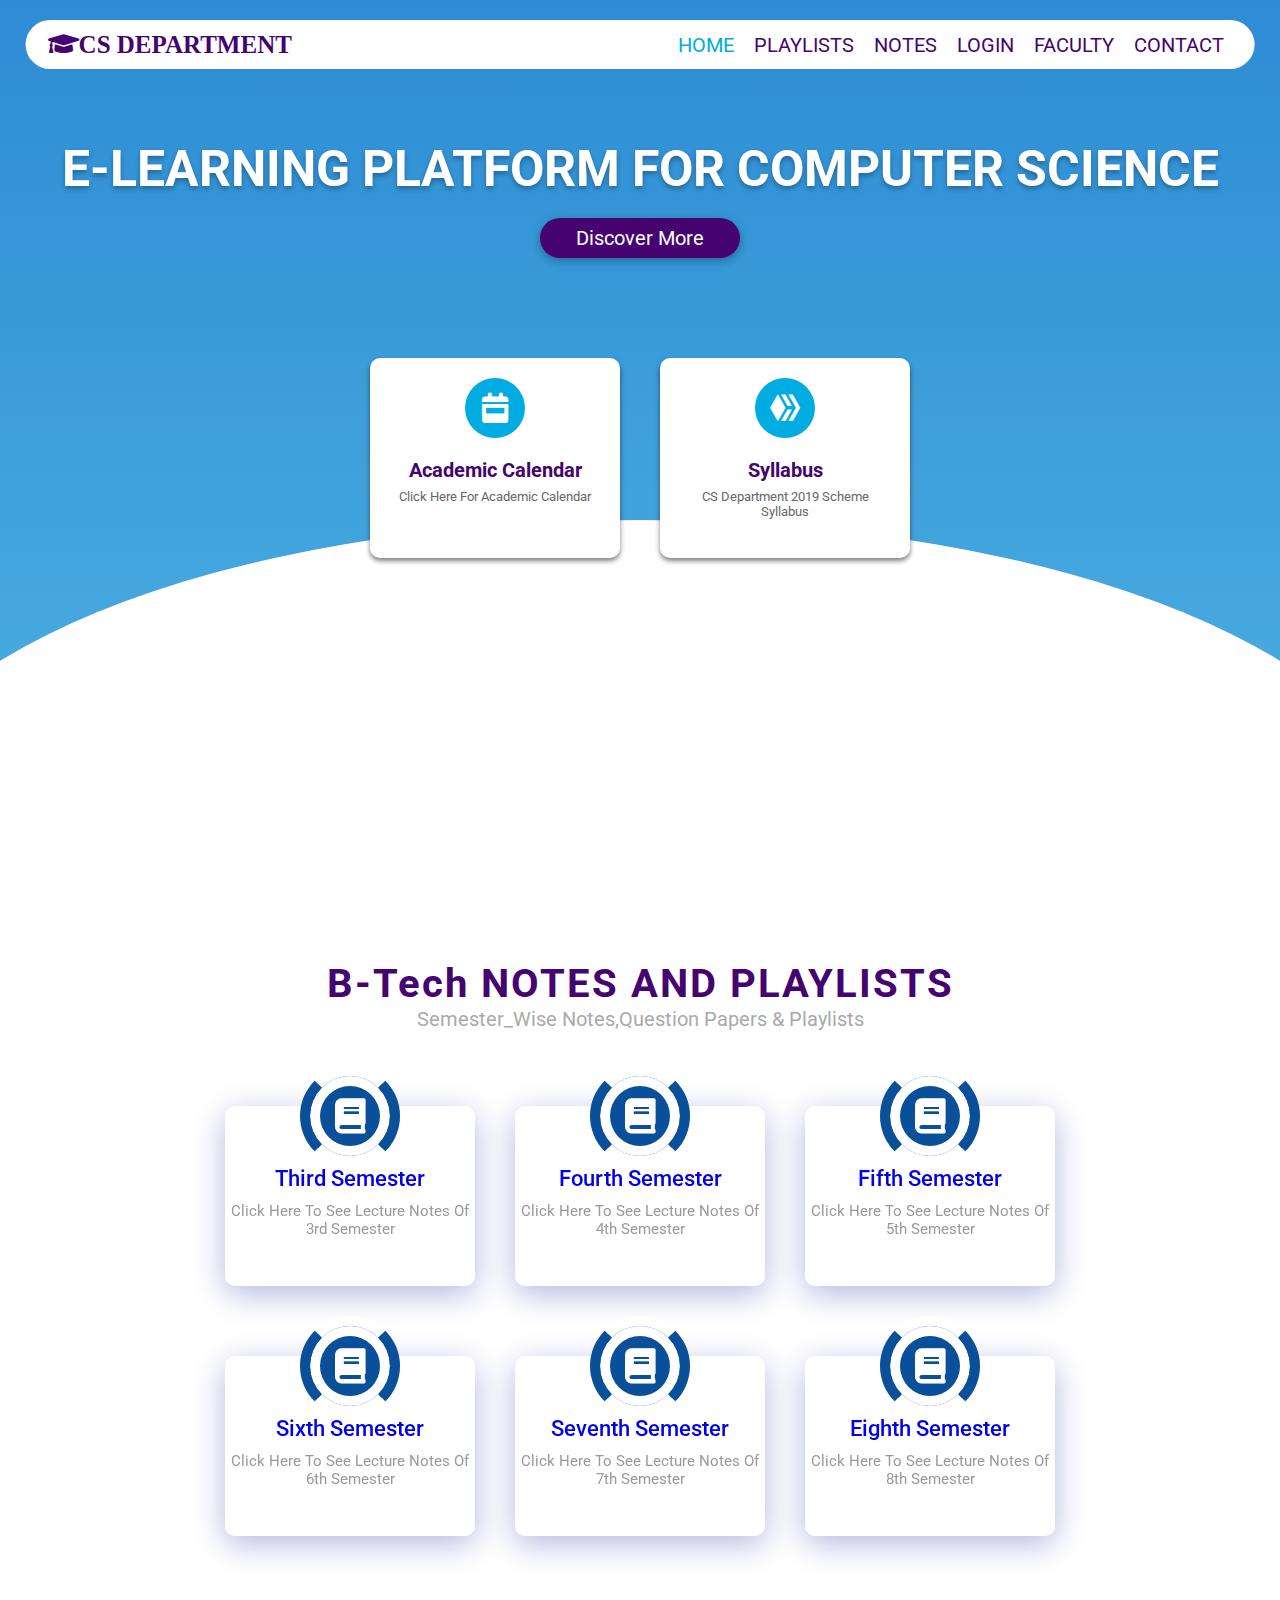
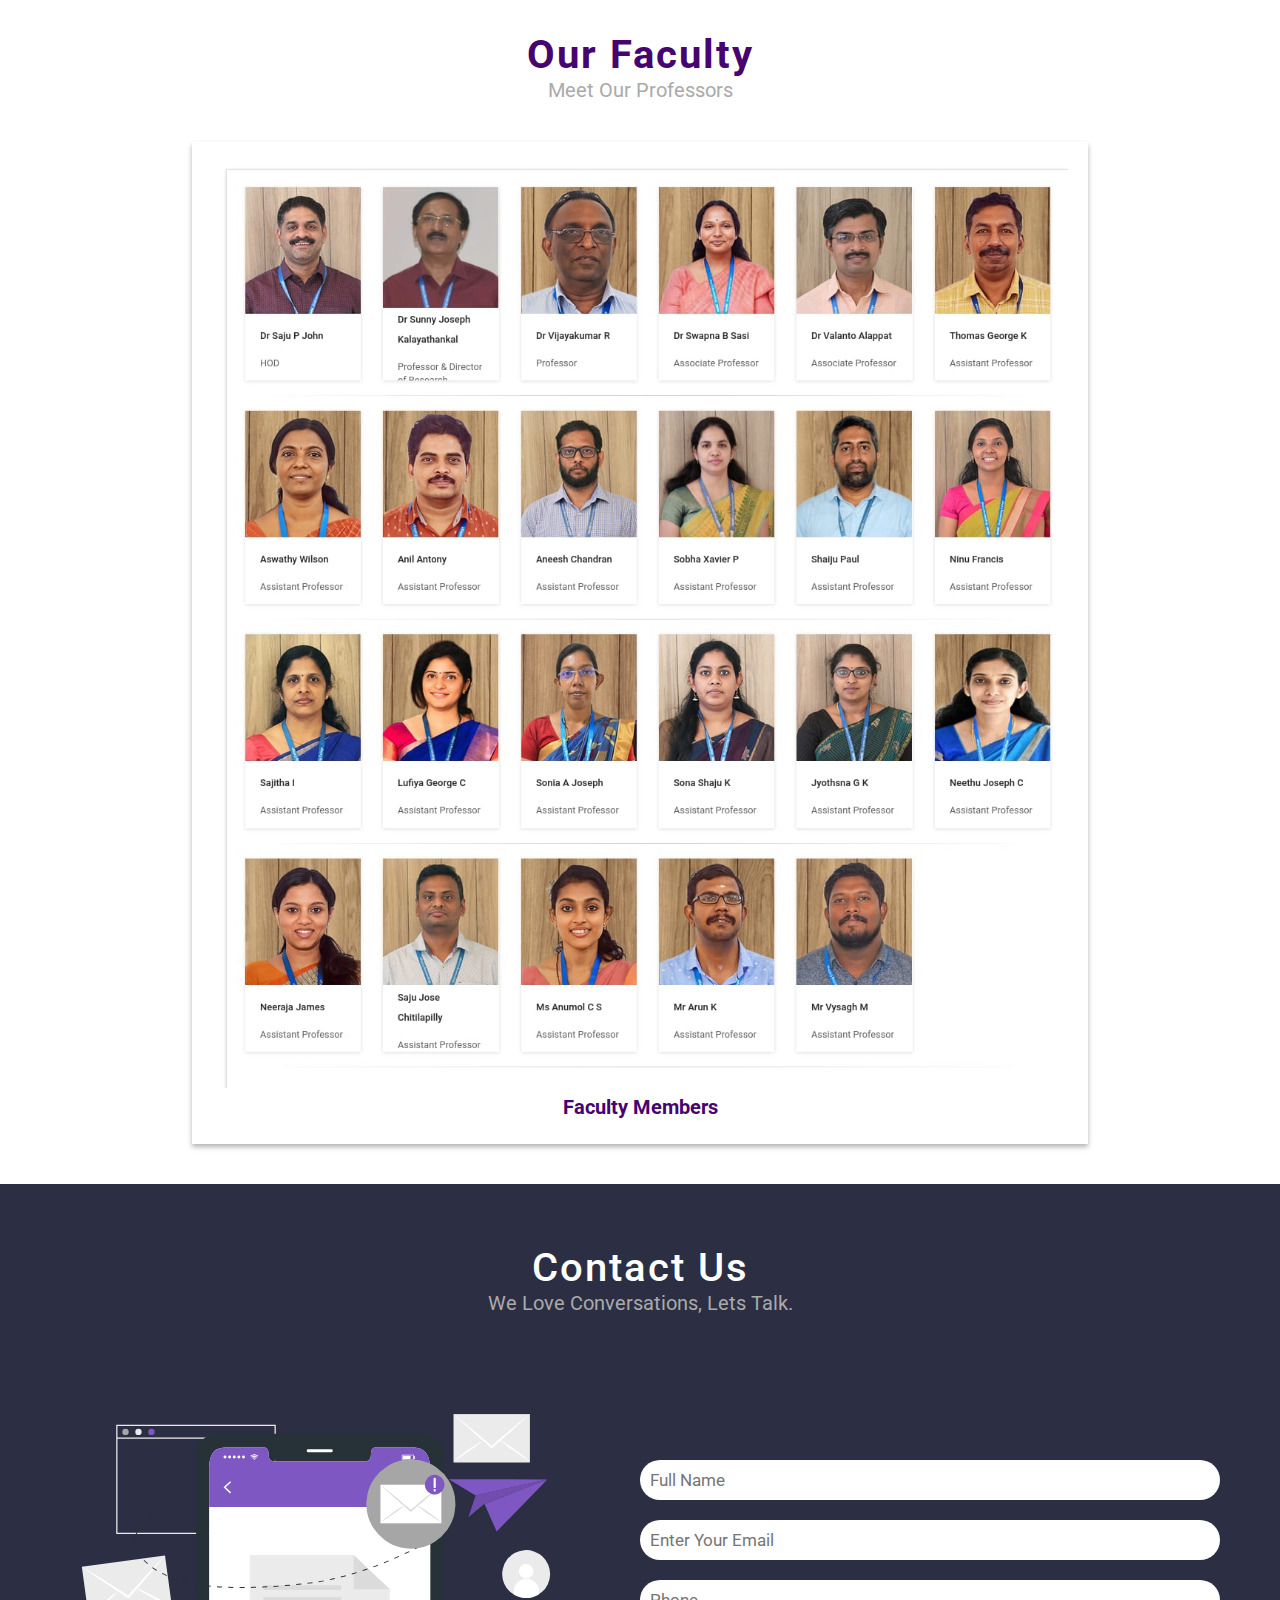
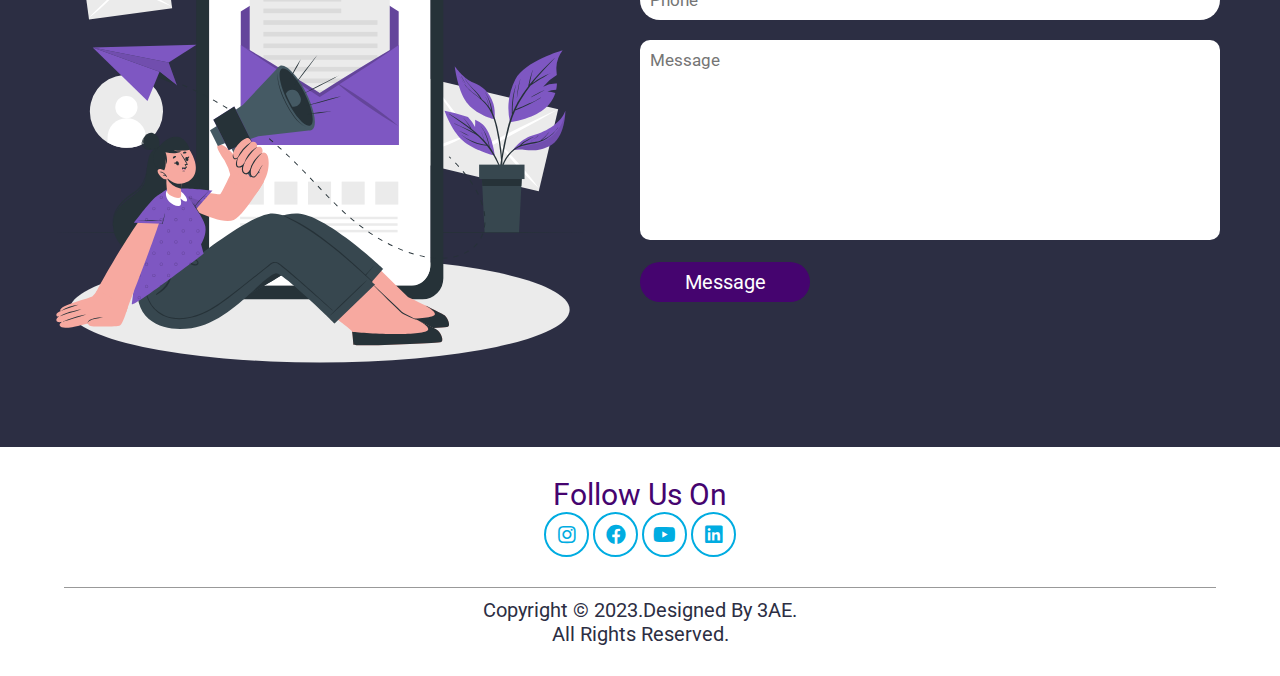
==== index.html @ 8ea88a33 "Add files via upload" ====
<!DOCTYPE html>
<html lang="en">

<head>
    <!-- Global site tag (gtag.js) - Google Analytics -->
<script async src="https://www.googletagmanager.com/gtag/js?id=G-EDXTTGLVKZ"></script>
<script>
  window.dataLayer = window.dataLayer || [];
  function gtag(){dataLayer.push(arguments);}
  gtag('js', new Date());

  gtag('config', 'G-EDXTTGLVKZ');
</script>
    <meta charset="UTF-8">
    <meta name="viewport" content="width=device-width, initial-scale=1.0">
    <title>E-Learning platform_JECC</title>

    <!-- font awesome cdn link  -->
    <link rel="stylesheet" href="https://cdnjs.cloudflare.com/ajax/libs/font-awesome/5.15.1/css/all.min.css">

    <!-- custom css file link  -->
    <link rel="stylesheet" href="style.css">

    <link rel="shortcut icon" href="favicon.ico" type="image/x-icon">
    <link rel="icon" href="favicon.ico" type="image/x-icon">
</head>

<body oncontextmenu="return false">


    <!-- header section starts  -->

    <header>

        <a href="#" class="logo"><i class="fas fa-graduation-cap">CS DEPARTMENT</i></a>


        <nav class="navbar">
            <ul>
                <li><a href="#home" >HOME</a></li>
                <li><a href="#Notes"> PLAYLISTS</a></li>
                <li><a href="#Notes"> NOTES</a></li>
                <li><a href="login.html">LOGIN</a></li>
                <li><a href="#teacher"> FACULTY</a></li>
                <li><a href="#contact">CONTACT</a></li>

            </ul>
        </nav>

        <div class="fas fa-bars"></div>

    </header>

    <!-- header section ends -->


    <!-- home section starts  -->

    <section class="home" id="home">

        <div class="content" id="slide-in-fwd-top">
            <h1>E-LEARNING PLATFORM FOR COMPUTER SCIENCE</h1>
            <p></p>
<!--             <a href="MTT/modal.html"><button>Endsem TT</button></a> -->
            <a href="https://www.jecc.ac.in/departments/computer_science_engineering"><button>Discover More</button></a>
        </div>
        <div class="box-container">

            <div class="box" id="roll-in-bottom">
                <i class="fas fa-calendar-week"></i>
                <a href="iframe.html" >
                    <h3 id="fc">Academic Calendar</h3>
                </a>
                <p>Click here for Academic Calendar</p>
            </div>

            <div class="box" id="roll-in-bottom">
                <i class="fab fa-hive"></i>
                <a href="iframesyllbus.html">
                    <h3 id="fc">Syllabus</h3>
                </a>
                <p>CS department 2019 scheme syllabus</p>
            </div>

        </div>

    </section>

    <!-- home section ends -->

   
    <section id="course" class="course">

        <h1 class="heading" id="Notes"><b>B-Tech NOTES AND PLAYLISTS</b></h1>
        <h3 class="title">Semester_Wise Notes,Question Papers & Playlists</h3>


        <div class="box-container">
            <div class="box">

                <i class="fas fa-book"></i>
                <h3><a href="sem3\sem3.html">Third Semester</a></h3>
                <p>Click here to see Lecture Notes of 3rd Semester</p>
            </div>
            <div class="box">
                <i class="fas fa-book"></i>
                <h3><a href="sem4\sem4.html">Fourth Semester</a></h3>
                <p>Click here to see Lecture Notes of 4th Semester</p>
            </div>
            <div class="box">
                <i class="fas fa-book"></i>
                <h3><a href="sem5\sem5.html">Fifth Semester</a></h3>
                <p>Click here to see Lecture Notes of 5th Semester</p>
            </div>
            <div class="box">
                <i class="fas fa-book"></i>
                <h3><a href="sem6\sem6.html">Sixth Semester</a></h3>
                <p>Click here to see Lecture Notes of 6th Semester</p>
            </div>
            <div class="box">
                <i class="fas fa-book"></i>
                <h3><a href="sem7\sem7.html">Seventh Semester</a></h3>
                <p>Click here to see Lecture Notes of 7th Semester</p>
            </div>
            <div class="box">
                <i class="fas fa-book"></i>
                <h3><a href="sem8\sem8.html">Eighth Semester</a></h3>
                <p>Click here to see Lecture Notes of 8th Semester</p>
            </div>

        </div>

    </section>

<section id="notes"



    <!-- TT N Notes section ends -->

    <!-- teacher section starts  -->

    <section id="teacher" class="teacher">

        <h1 class="heading"><b>Our faculty</b></h1>
        <h3 class="title">meet our professors</h3>

        <div class="card-container">



            <div class="card">
                <img src="faculty .jpg" alt="">

                <h3>Faculty Members</h3>
            </div>

        </div>


    </section>
    
    <!-- teacher section ends -->


    <section class="contact" id="contact">

        <h1 class="heading" id="con">contact us</h1>
        <h3 class="title">we love Conversations, lets talk.</h3>

        <div class="row">

            <div class="image">
                <img src="contact us.svg" alt="Contact us">
            </div>

            <div class="form-container">
                <form action="" method="POST" onsubmit="return false">
                    <input type="text" placeholder="full name" name="name">
                    <input type="email" autocorrect="off" autocapitalize="none" placeholder="enter your email"
                        name="email">
                    <input type="number" placeholder="phone" name="phone">
                    <textarea name="message" id="" cols="30" rows="10" placeholder="message"></textarea>
                    <input type="submit" value="message" id="message">
                </form>
            </div>

        </div>

    </section>

    <!-- contact section ends -->

    <section class="footer">

        <div class="icons">
            <p id="in">Follow us on</p>
            <a href="https://www.instagram.com/jyothiengineeringcollege/?hl=en" target="blank"
                class="fab fa-instagram"></a>
                <a href="https://www.facebook.com/jecc.ac.in/" target="blank"
                class="fab fa-facebook"></a>
                <a href="https://www.youtube.com/@JyothiEngineeringCollege" target="blank"
                class="fab fa-youtube"></a>
                <a href="https://www.linkedin.com/school/jyothi-engineering-college-cheruthuruthy/" target="blank"
                class="fab fa-linkedin"></a>
        </div>

        <div class="credit">copyright &copy 2023.Designed by 3AE.<BR> all rights reserved.</div>

    </section>
     <script src="https://cdnjs.cloudflare.com/ajax/libs/jquery/3.5.1/jquery.min.js"></script>

    <!-- custom js file link  -->
    <script src="main.js"></script>
    <script src="email.js"></script>

</body>

</html>
---- style.css ----
@import url('https://fonts.googleapis.com/css2?family=Roboto:ital,wght@0,100;0,300;0,400;0,500;1,300;1,400;1,500&display=swap');

:root {
  --pink: #45046F;
  --violet: #00ACE1;
  --shadow: #34b1eb;
  --text: #0a4f99;
  
}


* {
  font-family: 'Roboto', sans-serif;
  text-transform: capitalize;
  text-decoration: none;
  outline: none;
  margin: 0;
  padding: 0;
  box-sizing: border-box;
}

*::selection {
  background: var(--pink);
  color: #fff;
}

html {
  font-size: 62.5%;
  overflow-x: hidden;
}

#in {
  font-size: 30px;
  color: #45046F;

}

.heading {
  font-size: 4rem;
  color: var(--pink);
  text-align: center;
  padding: 0 1rem;
  padding-top: 6rem;
  letter-spacing: .2rem;
  font-weight: 500;
}

.title {
  padding: 0 1rem;
  font-size: 2rem;
  text-align: center;
  font-weight: 400;
  color: #aaa;
}
table{
  border-spacing: 0;
  padding: 0;
}
header {
  width: 96%;
  background:white;
  position:fixed;
  top: 2rem;
  left: 50%;
  transform: translateX(-50%);
  border-radius: 5rem;
  display: flex;
  align-items: center;
  justify-content: space-between;
  padding: 1rem 2rem;
  z-index: 1000;
  transition: .2s;
}

.header-active {
  top: 0;
  width: 100%;
  border-radius: 0;
  box-shadow: 0 .1rem .3rem rgba(0, 0, 0, .3);
}

header .navbar ul {
  display: flex;
  align-items: center;
  justify-content: space-between;
  list-style: none;
}

header .navbar ul li {
  margin: 0 1rem;
}

header .navbar ul li a {
  font-size: 2rem;
  color: var(--pink);
  transition: .2s;
}

header .navbar ul li .active,
header .navbar ul li a:hover {
  color: var(--violet);
}

header .logo {
  font-size: 2.5rem;
  color: var(--violet);
  text-transform: uppercase;
  font-family: 'Bubbler One', sans-serif;
}

header .logo i {
  color: var(--pink);
  padding: 0 .2rem;
}

header .fa-bars {
  font-size: 3rem;
  color: var(--pink);
  cursor: pointer;
  display: none;
  transition: .2s;
}
.navbar li a:hover{
  font-size:  23px;

}
#fc:hover{
  font-size: 22px;
}
.home {
  min-height: 100vh;
  background: linear-gradient( #2D8CD4,#50B4E2);
  background-size: cover;
  background-position: center;
  background-attachment: fixed;
  z-index: 0;
  overflow: hidden;
  position: relative;
}

.home .content {
  display: flex;
  align-items: center;
  justify-content: center;
  flex-flow: column;
  padding-top: 14rem;
  padding-bottom: 8rem;
  text-align: center;
}

.home .content h1 {
  font-size: 5rem;
  color: #fff;
  padding: 0 1rem;
  text-shadow: 0 .3rem .5rem rgba(0, 0, 0, .3);
  text-transform: uppercase;
}

.home .content p {
  font-size: 2rem;
  color: #eee;
  padding: 1rem 25rem;
}

.home .content button {
  height: 4rem;
  width: 20rem;
  border-radius: 5rem;
  background: var(--pink);
  color: #fff;
  font-size: 2rem;
  cursor: pointer;
  transition: .2s;
  border: none;
  box-shadow: 0 .3rem 1rem rgba(0, 0, 0, .3);
}

.home .content button:hover {
  letter-spacing: .2rem;
}

.home .box-container {
  display: flex;
  justify-content: center;
  flex-wrap: wrap;
}
.home .box-container {
	-webkit-animation: slide-in-elliptic-top-fwd 0.7s cubic-bezier(0.250, 0.460, 0.450, 0.940) both;
	        animation: slide-in-elliptic-top-fwd 0.7s cubic-bezier(0.250, 0.460, 0.450, 0.940) both;
}
@-webkit-keyframes slide-in-elliptic-top-fwd {
  0% {
    -webkit-transform: translateY(-600px) rotateX(-30deg) scale(0);
            transform: translateY(-600px) rotateX(-30deg) scale(0);
    -webkit-transform-origin: 50% 100%;
            transform-origin: 50% 100%;
    opacity: 0;
  }
  100% {
    -webkit-transform: translateY(0) rotateX(0) scale(1);
            transform: translateY(0) rotateX(0) scale(1);
    -webkit-transform-origin: 50% 1400px;
            transform-origin: 50% 1400px;
    opacity: 1;
  }
}
@keyframes slide-in-elliptic-top-fwd {
  0% {
    -webkit-transform: translateY(-600px) rotateX(-30deg) scale(0);
            transform: translateY(-600px) rotateX(-30deg) scale(0);
    -webkit-transform-origin: 50% 100%;
            transform-origin: 50% 100%;
    opacity: 0;
  }
  100% {
    -webkit-transform: translateY(0) rotateX(0) scale(1);
            transform: translateY(0) rotateX(0) scale(1);
    -webkit-transform-origin: 50% 1400px;
            transform-origin: 50% 1400px;
    opacity: 1;
  }
}

.home .box-container .box {
  height: 20rem;
  width: 25rem;
  background: #fff;
  text-align: center;
  border-radius: 1rem;
  box-shadow: 0 .3rem .5rem rgba(0, 0, 0, .5);
  margin: 2rem;
  cursor: pointer;
}

.home .box-container .box i {
  height: 6rem;
  width: 6rem;
  line-height: 6rem;
  text-align: center;
  border-radius: 50%;
  color: #fff;
  background: var(--violet);
  font-size: 3rem;
  margin: 2rem 0;
  transition: .2s;
}

.home .box-container .box h3 {
  font-size: 2rem;
  color: var(--pink);
  transition: .2s;
}

.home .box-container .box p {
  font-size: 1.3rem;
  padding: .7rem 2rem;
  color: #666;
}

.home .box-container .box:hover i {
  background: var(--pink);
}

.home .box-container .box:hover h3 {
  color: var(--violet);
}

.home::before {
  content: '';
  position: absolute;
  bottom: -25rem;
  left: 50%;
  transform: translateX(-50%);
  border-top: 70vh solid #fff;
  width: 120%;
  border-radius: 50%;
  z-index: -1;
}



.teacher {
  background:#fff;
}

.teacher .card-container {
  display: flex;
  align-items: center;
  justify-content: center;
  flex-wrap: wrap;
  padding: 2rem 0;
}

.teacher .card-container .card {
  padding: 2rem;
  margin: 2rem;
  background: #fff;
  text-align: center;
  width: 70%;
  box-shadow: 0 .3rem .5rem rgba(0, 0, 0, .3);
}

.teacher .card-container .card img {
  height: 50%;
  width: 100%;
  object-fit: cover;
  filter: grayscale(1%);
  transition: .2s;
}

.teacher .card-container .card:hover img {
  filter: grayscale(0);
}

.teacher .card-container .card h3 {
  color: var(--pink);
  font-size: 2rem;
  padding: .5rem 0;
}

.teacher .card-container .card p {
  font-size: 1.7rem;
  color: #666;
}

.teacher .card-container .card .icons a {
  font-size: 1.9rem;
  padding: 1.5rem .5rem;
  color: var(--pink);
}

.teacher .card-container .card .icons a:hover {
  color: var(--violet);
}

.course .box-container {
  width: 85%;
  display: flex;
  justify-content: center;
  margin: 0 auto;
  padding-top: 4rem;
  flex-wrap: wrap;
}

.course .box-container .box {
  height: 18rem;
  width: 25rem;
  margin: 3.5rem 2rem;
  text-align: center;
  border-radius: 1rem;
  background: rgba( 255, 255, 255, 0.35 );
  box-shadow: 0 8px 32px 0 #b4b7e0;
  backdrop-filter: blur( 20.0px );
}
.box1{
  width: 95%;
  flex-wrap: wrap;
  display: grid;
  padding: 100px;
  background-color:ghostwhite;
  grid-template-columns: 1fr 1fr;
  grid-gap: 25px;
  margin: 30px;

}

.course .box-container .box:hover{
  
    -webkit-animation: slide-top 0.5s cubic-bezier(0.250, 0.460, 0.450, 0.940) both;
            animation: slide-top 0.5s cubic-bezier(0.250, 0.460, 0.450, 0.940) both;
  
}
@-webkit-keyframes slide-top {
  0% {
    -webkit-transform: translateY(0);
            transform: translateY(0);
  }
  100% {
    -webkit-transform: translateY(-20px);
            transform: translateY(-20px);
  }
}
@keyframes slide-top {
  0% {
    -webkit-transform: translateY(0);
            transform: translateY(0);
  }
  100% {
    -webkit-transform: translateY(-20px);
            transform: translateY(-20px);
  }
}


.course .box-container .box i {
  height: 10rem;
  width: 10rem;
  line-height: 8rem;
  text-align: center;
  color: #fff;
  border-radius: 50%;
  background: var(--text);
  margin-top: -4rem;
  border: 1rem solid #fff;
  border-left: 1rem solid var(--text);
  border-right: 1rem solid var(--text);
  box-shadow: 0 0 0 1rem #fff inset;
  font-size: 3.5rem;
}

.course .box-container .box h3 {
  font-size: 2.2rem;
  color: var(--text);
  font-weight: 500;
  font-family: 'Yomogi', cursive;
}

.course .box-container .box p {
  font-size: 1.5rem;
  color: #999;
  padding: 1rem 0;
}



.contact {
  background: #2C2E43;
}

.contact .row {
  display: flex;
  align-items: center;
  justify-content: center;
  padding: 5rem 0;
}

#con {
  color: #fff;
}

.contact .row .image img {
  width: 50vw;
  height: 70vh;
}

.contact .row .form-container {
  width: 50%;
  padding-right: 6rem;
}

.contact .row .form-container input,
textarea {
  height: 4rem;
  width: 100%;
  background: #fff;
  border: none;
  border-radius: 5rem;
  padding: 0 1rem;
  margin: 1rem 0;
  color: var(--pink);
  font-size: 1.7rem;
  transition: .2s linear;
}

.contact .row .form-container input:focus,
textarea:focus {
  border: .2rem solid var(--pink);
}

.contact .row .form-container textarea {
  height: 20rem;
  border-radius: 1rem;
  padding: 1rem;
  resize: none;
}

.contact .row .form-container input[type="submit"] {
  width: 17rem;
  background: var(--pink);
  color: #fff;
  cursor: pointer;
  font-size: 2rem;
  transition: .2s;
}

.contact .row .form-container input[type="submit"]:hover {
  font-size: large;
  border: .2rem solid var(--pink);
}

.footer {
  text-align: center;
}

.footer .icons {
  padding: 3rem 0;
}

.footer .icons a {
  height: 4.5rem;
  width: 4.5rem;
  line-height: 4.2rem;
  text-align: center;
  border-radius: 50%;
  color: var(--violet);
  border: .2rem solid var(--violet);
  font-size: 2rem;
  margin: 0 .1rem;
  transition: .2s linear;
}

.footer .icons a:hover {
  color: #fff;
  background: var(--pink);
  border-color: var(--pink);

}


.footer .credit {
  font-size: 2rem;
  border-top: .1rem solid #999;
  margin: 0 auto;
  margin-bottom: 2rem;
  color:#2C2E43;
  width: 90%;
  padding: 1rem 0;
}



header .fa-times {
  transform: rotate(180deg);
  color: var(--violet);
}

/* media queries  */

@media (max-width:768px) {

  html {
    font-size: 55%;
  }

  header .fa-bars {
    display: block;
  }

  header .navbar {
    position: fixed;
    top: -100rem;
    left: 0;
    width: 100%;
    background: #fff;
    border-radius: 1rem;
    opacity: 0;
    transition: .2s linear;
  }

  header .navbar ul {
    flex-flow: column;
    padding: 2rem 0;
  }

  header .navbar ul li {
    margin: 1rem 0;
    width: 100%;
    text-align: center;
  }

  header .navbar ul li a {
    font-size: 3rem;
    display: block;
  }

  header .nav-toggle {
    top: 5.5rem;
    opacity: 1;
  }

  .home .content p {
    padding: 1.5rem 2rem;
  }

  .home::before {
    display: none;
  }

  .course .box-container {
    width: 100%;
  }

  .contact .row {
    flex-flow: column;
  }

  .contact .row .image img {
    height: 50vh;
    width: 90vw;
  }

  .contact .row .form-container {
    width: 90%;
    padding: 0;
  }
}

#roll-in-bottom {
	-webkit-animation: roll-in-bottom 0.6s ease-out both;
	        animation: roll-in-bottom 0.6s ease-out both;
}
@-webkit-keyframes roll-in-bottom{0%{-webkit-transform:translateY(800px) rotate(540deg);transform:translateY(800px) rotate(540deg);opacity:0}100%{-webkit-transform:translateY(0) rotate(0deg);transform:translateY(0) rotate(0deg);opacity:1}}@keyframes roll-in-bottom{0%{-webkit-transform:translateY(800px) rotate(540deg);transform:translateY(800px) rotate(540deg);opacity:0}100%{-webkit-transform:translateY(0) rotate(0deg);transform:translateY(0) rotate(0deg);opacity:1}}
#slide-in-fwd-top {
	-webkit-animation: slide-in-fwd-top 0.4s cubic-bezier(0.250, 0.460, 0.450, 0.940) both;
	        animation: slide-in-fwd-top 0.4s cubic-bezier(0.250, 0.460, 0.450, 0.940) both;
}
@-webkit-keyframes slide-in-fwd-top{0%{-webkit-transform:translateZ(-1400px) translateY(-800px);transform:translateZ(-1400px) translateY(-800px);opacity:0}100%{-webkit-transform:translateZ(0) translateY(0);transform:translateZ(0) translateY(0);opacity:1}}@keyframes slide-in-fwd-top{0%{-webkit-transform:translateZ(-1400px) translateY(-800px);transform:translateZ(-1400px) translateY(-800px);opacity:0}100%{-webkit-transform:translateZ(0) translateY(0);transform:translateZ(0) translateY(0);opacity:1}}


@media (max-width:960px) {
  .hide-view-mob {
    display: none;
  }
}

@media (min-width:961px) {
  .hide-view-desktop {
    display: none;
  }
}
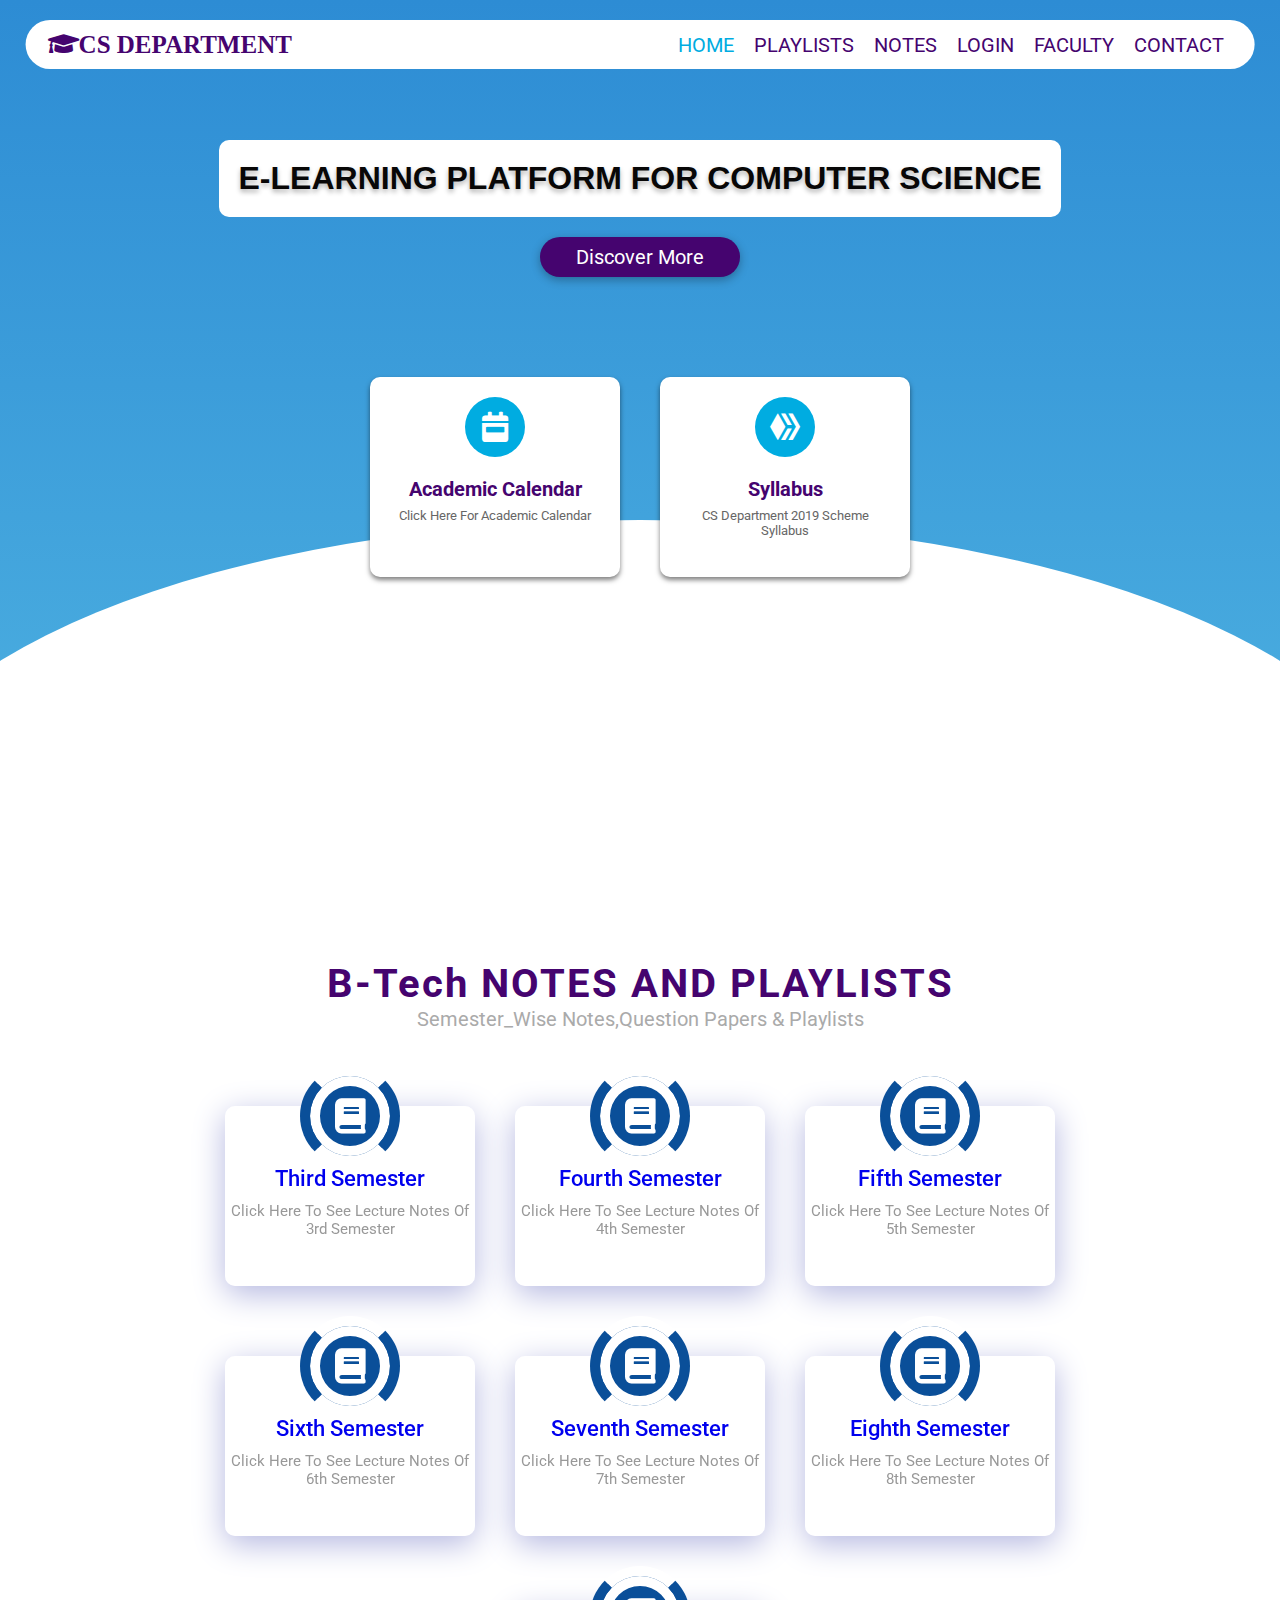
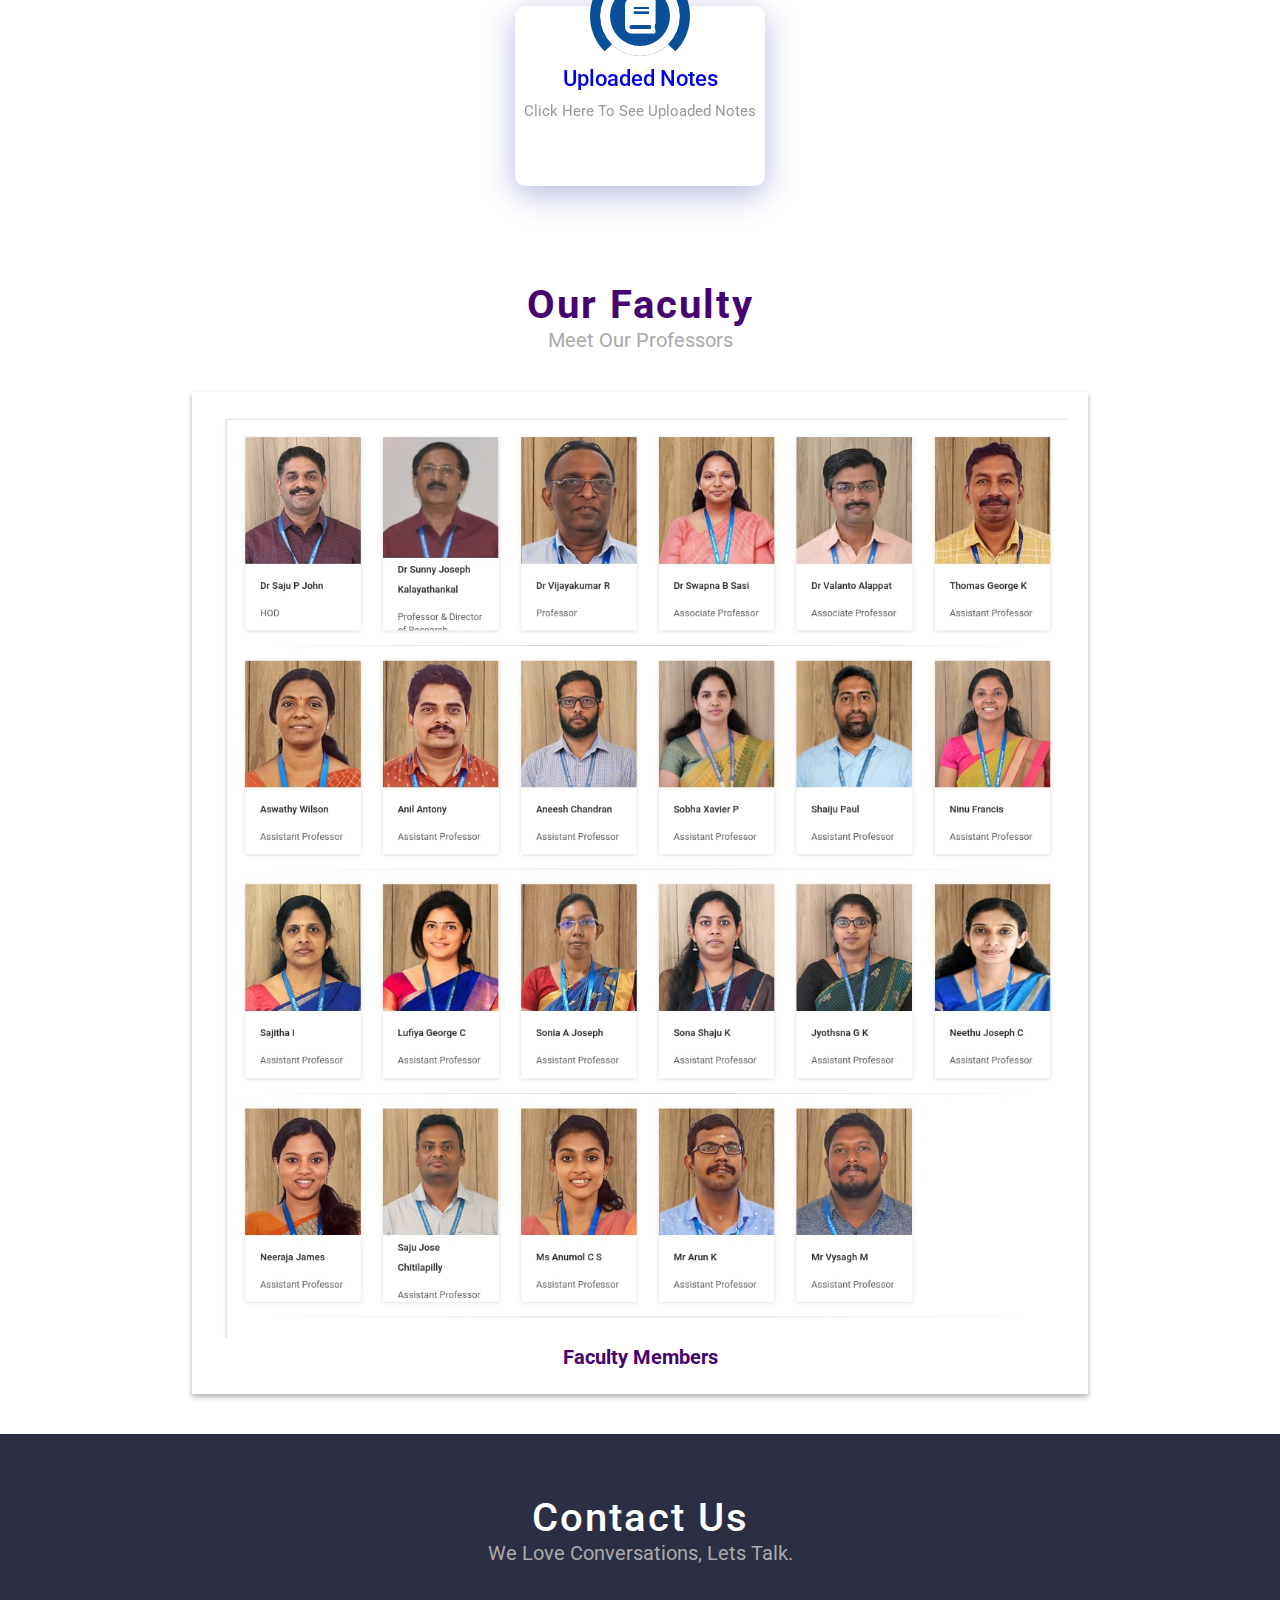
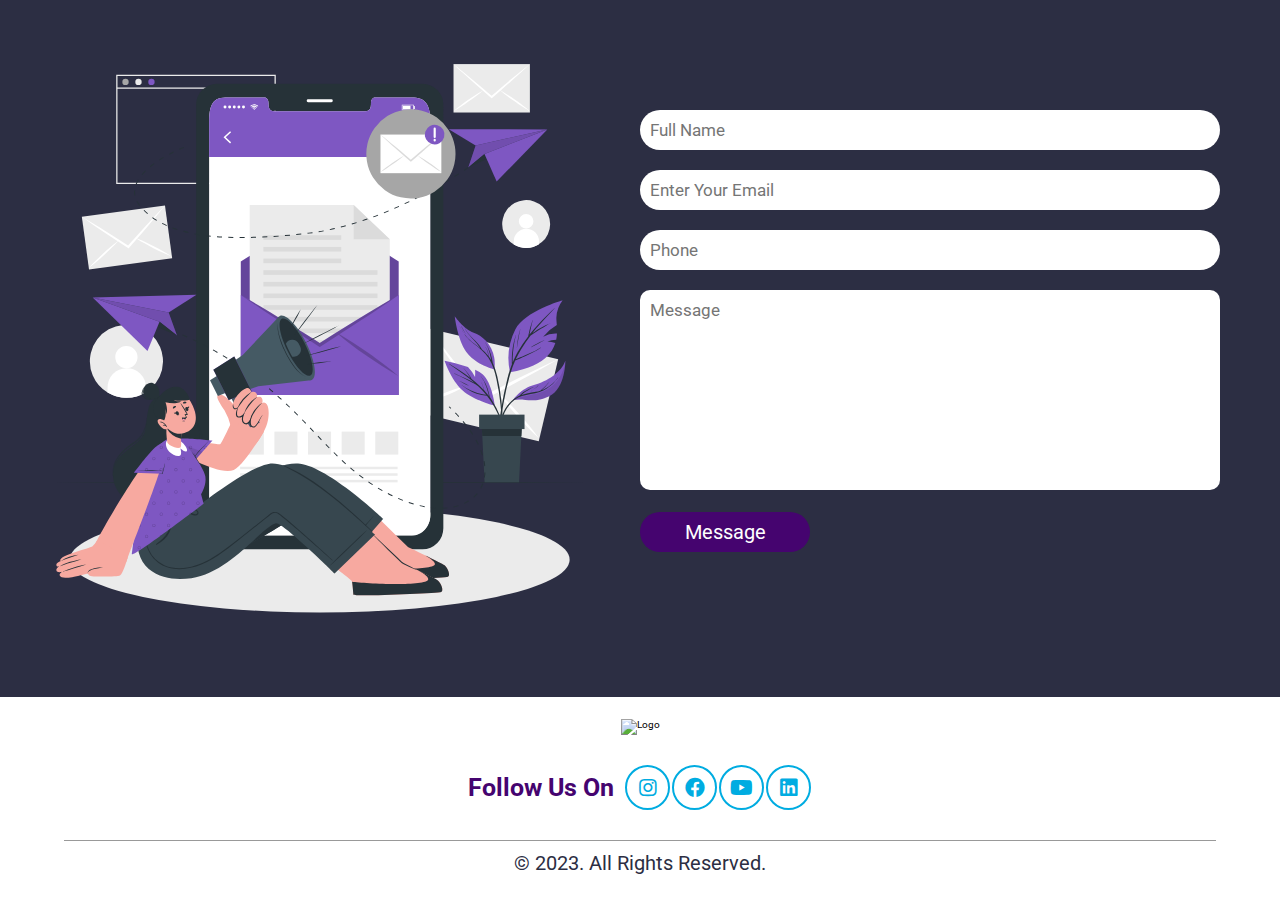
==== commit 058eea58: "Add files via upload" ====
--- a/index.html
+++ b/index.html
@@ -55,13 +55,27 @@
 
 
     <!-- home section starts  -->
+    <style>
+        #elearning-heading {
+          color: #080707; /* Set text color */
+          font-size: 32px; /* Set font size */
+          font-family: Arial, sans-serif; /* Set font family */
+          text-align: center; /* Center align the text */
+          padding: 20px; /* Add some padding around the heading */
+          background-color:white; /* Set background color */
+          border-radius: 10px;
+
+        }
+        </style>
+        
 
     <section class="home" id="home">
 
         <div class="content" id="slide-in-fwd-top">
-            <h1>E-LEARNING PLATFORM FOR COMPUTER SCIENCE</h1>
+            <h1 id="elearning-heading">E-LEARNING PLATFORM FOR COMPUTER SCIENCE</h1>
+
             <p></p>
-<!--             <a href="MTT/modal.html"><button>Endsem TT</button></a> -->
+
             <a href="https://www.jecc.ac.in/departments/computer_science_engineering"><button>Discover More</button></a>
         </div>
         <div class="box-container">
@@ -126,6 +140,11 @@
                 <i class="fas fa-book"></i>
                 <h3><a href="sem8\sem8.html">Eighth Semester</a></h3>
                 <p>Click here to see Lecture Notes of 8th Semester</p>
+            </div>
+            <div class="box">
+                <i class="fas fa-book"></i>
+                <h3><a href="https://drive.google.com/drive/folders/1xV4mfdaxYXnAyhGgCA4VVs9yfnCKmWpS?usp=drive_link">Uploaded Notes</a></h3>
+                <p>Click here to see Uploaded Notes</p>
             </div>
 
         </div>
@@ -188,24 +207,66 @@
         </div>
 
     </section>
+    
 
     <!-- contact section ends -->
 
     <section class="footer">
-
-        <div class="icons">
+        <div class="logo-container">
+            <br>
+            <br>
+            <img src="Jyothi Logo (1).png" alt="logo" class="logo">
+          </div>
+
+          <style>
+            .icons {
+              display: flex;
+              justify-content: center;
+              align-items: center;
+              padding: 10px;
+            }
+            
+            .icons p {
+              margin-right: 10px;
+              font-size: 18px;
+              font-weight: bold;
+            }
+            
+            .icons a {
+              font-size: 24px;
+              margin: 0 5px;
+            }
+            
+            @media (max-width: 600px) {
+              .icons a {
+                font-size: 18px;
+              }
+            }
+            
+            @media (max-width: 400px) {
+              .icons p {
+                font-size: 14px;
+              }
+              
+              .icons a {
+                font-size: 14px;
+              }
+            }
+          </style>
+          
+          <div class="icons">
             <p id="in">Follow us on</p>
-            <a href="https://www.instagram.com/jyothiengineeringcollege/?hl=en" target="blank"
-                class="fab fa-instagram"></a>
-                <a href="https://www.facebook.com/jecc.ac.in/" target="blank"
-                class="fab fa-facebook"></a>
-                <a href="https://www.youtube.com/@JyothiEngineeringCollege" target="blank"
-                class="fab fa-youtube"></a>
-                <a href="https://www.linkedin.com/school/jyothi-engineering-college-cheruthuruthy/" target="blank"
-                class="fab fa-linkedin"></a>
-        </div>
-
-        <div class="credit">copyright &copy 2023.Designed by 3AE.<BR> all rights reserved.</div>
+            <a href="https://www.instagram.com/jyothiengineeringcollege/?hl=en" target="_blank" class="fab fa-instagram"></a>
+            <a href="https://www.facebook.com/jecc.ac.in/" target="_blank" class="fab fa-facebook"></a>
+            <a href="https://www.youtube.com/@JyothiEngineeringCollege" target="_blank" class="fab fa-youtube"></a>
+            <a href="https://www.linkedin.com/school/jyothi-engineering-college-cheruthuruthy/" target="_blank" class="fab fa-linkedin"></a>
+          </div>
+          
+          
+          <div class="credit">© 2023. All rights reserved.</div>
+          
+
+
 
     </section>
      <script src="https://cdnjs.cloudflare.com/ajax/libs/jquery/3.5.1/jquery.min.js"></script>
@@ -216,4 +277,4 @@
 
 </body>
 
-</html>
+</html>--- a/style.css
+++ b/style.css
@@ -1,16 +1,14 @@
-@import url('https://fonts.googleapis.com/css2?family=Roboto:ital,wght@0,100;0,300;0,400;0,500;1,300;1,400;1,500&display=swap');
+@import url("https://fonts.googleapis.com/css2?family=Roboto:ital,wght@0,100;0,300;0,400;0,500;1,300;1,400;1,500&display=swap");
 
 :root {
-  --pink: #45046F;
-  --violet: #00ACE1;
+  --pink: #45046f;
+  --violet: #00ace1;
   --shadow: #34b1eb;
   --text: #0a4f99;
-  
-}
-
+}
 
 * {
-  font-family: 'Roboto', sans-serif;
+  font-family: "Roboto", sans-serif;
   text-transform: capitalize;
   text-decoration: none;
   outline: none;
@@ -30,9 +28,8 @@
 }
 
 #in {
-  font-size: 30px;
-  color: #45046F;
-
+  font-size: 25px;
+  color: #45046f;
 }
 
 .heading {
@@ -41,7 +38,7 @@
   text-align: center;
   padding: 0 1rem;
   padding-top: 6rem;
-  letter-spacing: .2rem;
+  letter-spacing: 0.2rem;
   font-weight: 500;
 }
 
@@ -52,14 +49,14 @@
   font-weight: 400;
   color: #aaa;
 }
-table{
+table {
   border-spacing: 0;
   padding: 0;
 }
 header {
   width: 96%;
-  background:white;
-  position:fixed;
+  background: white;
+  position: fixed;
   top: 2rem;
   left: 50%;
   transform: translateX(-50%);
@@ -69,14 +66,14 @@
   justify-content: space-between;
   padding: 1rem 2rem;
   z-index: 1000;
-  transition: .2s;
+  transition: 0.2s;
 }
 
 .header-active {
   top: 0;
   width: 100%;
   border-radius: 0;
-  box-shadow: 0 .1rem .3rem rgba(0, 0, 0, .3);
+  box-shadow: 0 0.1rem 0.3rem rgba(0, 0, 0, 0.3);
 }
 
 header .navbar ul {
@@ -93,7 +90,7 @@
 header .navbar ul li a {
   font-size: 2rem;
   color: var(--pink);
-  transition: .2s;
+  transition: 0.2s;
 }
 
 header .navbar ul li .active,
@@ -105,12 +102,12 @@
   font-size: 2.5rem;
   color: var(--violet);
   text-transform: uppercase;
-  font-family: 'Bubbler One', sans-serif;
+  font-family: "Bubbler One", sans-serif;
 }
 
 header .logo i {
   color: var(--pink);
-  padding: 0 .2rem;
+  padding: 0 0.2rem;
 }
 
 header .fa-bars {
@@ -118,18 +115,18 @@
   color: var(--pink);
   cursor: pointer;
   display: none;
-  transition: .2s;
-}
-.navbar li a:hover{
-  font-size:  23px;
-
-}
-#fc:hover{
+  transition: 0.2s;
+}
+.navbar li a:hover {
+  font-size: 23px;
+}
+#fc:hover {
   font-size: 22px;
+  box-shadow: 0 0.3rem 0.5rem rgba(0, 0, 0, 0.5);
 }
 .home {
   min-height: 100vh;
-  background: linear-gradient( #2D8CD4,#50B4E2);
+  background: linear-gradient(#2d8cd4, #50b4e2);
   background-size: cover;
   background-position: center;
   background-attachment: fixed;
@@ -152,7 +149,7 @@
   font-size: 5rem;
   color: #fff;
   padding: 0 1rem;
-  text-shadow: 0 .3rem .5rem rgba(0, 0, 0, .3);
+  text-shadow: 0 0.3rem 0.5rem rgba(0, 0, 0, 0.3);
   text-transform: uppercase;
 }
 
@@ -170,13 +167,13 @@
   color: #fff;
   font-size: 2rem;
   cursor: pointer;
-  transition: .2s;
+  transition: 0.2s;
   border: none;
-  box-shadow: 0 .3rem 1rem rgba(0, 0, 0, .3);
+  box-shadow: 0 0.3rem 1rem rgba(0, 0, 0, 0.3);
 }
 
 .home .content button:hover {
-  letter-spacing: .2rem;
+  letter-spacing: 0.2rem;
 }
 
 .home .box-container {
@@ -185,38 +182,40 @@
   flex-wrap: wrap;
 }
 .home .box-container {
-	-webkit-animation: slide-in-elliptic-top-fwd 0.7s cubic-bezier(0.250, 0.460, 0.450, 0.940) both;
-	        animation: slide-in-elliptic-top-fwd 0.7s cubic-bezier(0.250, 0.460, 0.450, 0.940) both;
+  -webkit-animation: slide-in-elliptic-top-fwd 0.7s
+    cubic-bezier(0.25, 0.46, 0.45, 0.94) both;
+  animation: slide-in-elliptic-top-fwd 0.7s cubic-bezier(0.25, 0.46, 0.45, 0.94)
+    both;
 }
 @-webkit-keyframes slide-in-elliptic-top-fwd {
   0% {
     -webkit-transform: translateY(-600px) rotateX(-30deg) scale(0);
-            transform: translateY(-600px) rotateX(-30deg) scale(0);
+    transform: translateY(-600px) rotateX(-30deg) scale(0);
     -webkit-transform-origin: 50% 100%;
-            transform-origin: 50% 100%;
+    transform-origin: 50% 100%;
     opacity: 0;
   }
   100% {
     -webkit-transform: translateY(0) rotateX(0) scale(1);
-            transform: translateY(0) rotateX(0) scale(1);
+    transform: translateY(0) rotateX(0) scale(1);
     -webkit-transform-origin: 50% 1400px;
-            transform-origin: 50% 1400px;
+    transform-origin: 50% 1400px;
     opacity: 1;
   }
 }
 @keyframes slide-in-elliptic-top-fwd {
   0% {
     -webkit-transform: translateY(-600px) rotateX(-30deg) scale(0);
-            transform: translateY(-600px) rotateX(-30deg) scale(0);
+    transform: translateY(-600px) rotateX(-30deg) scale(0);
     -webkit-transform-origin: 50% 100%;
-            transform-origin: 50% 100%;
+    transform-origin: 50% 100%;
     opacity: 0;
   }
   100% {
     -webkit-transform: translateY(0) rotateX(0) scale(1);
-            transform: translateY(0) rotateX(0) scale(1);
+    transform: translateY(0) rotateX(0) scale(1);
     -webkit-transform-origin: 50% 1400px;
-            transform-origin: 50% 1400px;
+    transform-origin: 50% 1400px;
     opacity: 1;
   }
 }
@@ -227,7 +226,7 @@
   background: #fff;
   text-align: center;
   border-radius: 1rem;
-  box-shadow: 0 .3rem .5rem rgba(0, 0, 0, .5);
+  box-shadow: 0 0.3rem 0.5rem rgba(0, 0, 0, 0.5);
   margin: 2rem;
   cursor: pointer;
 }
@@ -242,18 +241,18 @@
   background: var(--violet);
   font-size: 3rem;
   margin: 2rem 0;
-  transition: .2s;
+  transition: 0.2s;
 }
 
 .home .box-container .box h3 {
   font-size: 2rem;
   color: var(--pink);
-  transition: .2s;
+  transition: 0.2s;
 }
 
 .home .box-container .box p {
   font-size: 1.3rem;
-  padding: .7rem 2rem;
+  padding: 0.7rem 2rem;
   color: #666;
 }
 
@@ -266,7 +265,7 @@
 }
 
 .home::before {
-  content: '';
+  content: "";
   position: absolute;
   bottom: -25rem;
   left: 50%;
@@ -277,10 +276,8 @@
   z-index: -1;
 }
 
-
-
 .teacher {
-  background:#fff;
+  background: #fff;
 }
 
 .teacher .card-container {
@@ -297,7 +294,7 @@
   background: #fff;
   text-align: center;
   width: 70%;
-  box-shadow: 0 .3rem .5rem rgba(0, 0, 0, .3);
+  box-shadow: 0 0.3rem 0.5rem rgba(0, 0, 0, 0.3);
 }
 
 .teacher .card-container .card img {
@@ -305,7 +302,7 @@
   width: 100%;
   object-fit: cover;
   filter: grayscale(1%);
-  transition: .2s;
+  transition: 0.2s;
 }
 
 .teacher .card-container .card:hover img {
@@ -315,7 +312,7 @@
 .teacher .card-container .card h3 {
   color: var(--pink);
   font-size: 2rem;
-  padding: .5rem 0;
+  padding: 0.5rem 0;
 }
 
 .teacher .card-container .card p {
@@ -325,7 +322,7 @@
 
 .teacher .card-container .card .icons a {
   font-size: 1.9rem;
-  padding: 1.5rem .5rem;
+  padding: 1.5rem 0.5rem;
   color: var(--pink);
 }
 
@@ -348,49 +345,45 @@
   margin: 3.5rem 2rem;
   text-align: center;
   border-radius: 1rem;
-  background: rgba( 255, 255, 255, 0.35 );
+  background: rgba(255, 255, 255, 0.35);
   box-shadow: 0 8px 32px 0 #b4b7e0;
-  backdrop-filter: blur( 20.0px );
-}
-.box1{
+  backdrop-filter: blur(20px);
+}
+.box1 {
   width: 95%;
   flex-wrap: wrap;
   display: grid;
-  padding: 100px;
-  background-color:ghostwhite;
+  padding: 50px;
+  background-color: ghostwhite;
   grid-template-columns: 1fr 1fr;
   grid-gap: 25px;
-  margin: 30px;
-
-}
-
-.course .box-container .box:hover{
-  
-    -webkit-animation: slide-top 0.5s cubic-bezier(0.250, 0.460, 0.450, 0.940) both;
-            animation: slide-top 0.5s cubic-bezier(0.250, 0.460, 0.450, 0.940) both;
-  
+  margin: 10px;
+}
+
+.course .box-container .box:hover {
+  -webkit-animation: slide-top 0.5s cubic-bezier(0.25, 0.46, 0.45, 0.94) both;
+  animation: slide-top 0.5s cubic-bezier(0.25, 0.46, 0.45, 0.94) both;
 }
 @-webkit-keyframes slide-top {
   0% {
     -webkit-transform: translateY(0);
-            transform: translateY(0);
+    transform: translateY(0);
   }
   100% {
     -webkit-transform: translateY(-20px);
-            transform: translateY(-20px);
+    transform: translateY(-20px);
   }
 }
 @keyframes slide-top {
   0% {
     -webkit-transform: translateY(0);
-            transform: translateY(0);
+    transform: translateY(0);
   }
   100% {
     -webkit-transform: translateY(-20px);
-            transform: translateY(-20px);
-  }
-}
-
+    transform: translateY(-20px);
+  }
+}
 
 .course .box-container .box i {
   height: 10rem;
@@ -412,7 +405,7 @@
   font-size: 2.2rem;
   color: var(--text);
   font-weight: 500;
-  font-family: 'Yomogi', cursive;
+  font-family: "Yomogi", cursive;
 }
 
 .course .box-container .box p {
@@ -421,10 +414,8 @@
   padding: 1rem 0;
 }
 
-
-
 .contact {
-  background: #2C2E43;
+  background: #2c2e43;
 }
 
 .contact .row {
@@ -459,12 +450,12 @@
   margin: 1rem 0;
   color: var(--pink);
   font-size: 1.7rem;
-  transition: .2s linear;
+  transition: 0.2s linear;
 }
 
 .contact .row .form-container input:focus,
 textarea:focus {
-  border: .2rem solid var(--pink);
+  border: 0.2rem solid var(--pink);
 }
 
 .contact .row .form-container textarea {
@@ -480,16 +471,38 @@
   color: #fff;
   cursor: pointer;
   font-size: 2rem;
-  transition: .2s;
+  transition: 0.2s;
 }
 
 .contact .row .form-container input[type="submit"]:hover {
   font-size: large;
-  border: .2rem solid var(--pink);
+  border: 0.2rem solid var(--pink);
 }
 
 .footer {
   text-align: center;
+}
+
+.logo-container {
+  text-align: center;
+}
+
+.logo {
+  max-width: 30%;
+  height: auto;
+  animation: logoAnimation 2s infinite alternate;
+}
+
+@keyframes logoAnimation {
+  0% {
+    transform: scale(1);
+  }
+  50% {
+    transform: scale(1.1);
+  }
+  100% {
+    transform: scale(1);
+  }
 }
 
 .footer .icons {
@@ -503,31 +516,27 @@
   text-align: center;
   border-radius: 50%;
   color: var(--violet);
-  border: .2rem solid var(--violet);
-  font-size: 2rem;
-  margin: 0 .1rem;
-  transition: .2s linear;
+  border: 0.2rem solid var(--violet);
+  font-size: 2rem;
+  margin: 0 0.1rem;
+  transition: 0.2s linear;
 }
 
 .footer .icons a:hover {
   color: #fff;
   background: var(--pink);
   border-color: var(--pink);
-
-}
-
+}
 
 .footer .credit {
   font-size: 2rem;
-  border-top: .1rem solid #999;
+  border-top: 0.1rem solid #999;
   margin: 0 auto;
   margin-bottom: 2rem;
-  color:#2C2E43;
+  color: #2c2e43;
   width: 90%;
   padding: 1rem 0;
 }
-
-
 
 header .fa-times {
   transform: rotate(180deg);
@@ -536,8 +545,7 @@
 
 /* media queries  */
 
-@media (max-width:768px) {
-
+@media (max-width: 768px) {
   html {
     font-size: 55%;
   }
@@ -554,7 +562,7 @@
     background: #fff;
     border-radius: 1rem;
     opacity: 0;
-    transition: .2s linear;
+    transition: 0.2s linear;
   }
 
   header .navbar ul {
@@ -606,25 +614,71 @@
 }
 
 #roll-in-bottom {
-	-webkit-animation: roll-in-bottom 0.6s ease-out both;
-	        animation: roll-in-bottom 0.6s ease-out both;
-}
-@-webkit-keyframes roll-in-bottom{0%{-webkit-transform:translateY(800px) rotate(540deg);transform:translateY(800px) rotate(540deg);opacity:0}100%{-webkit-transform:translateY(0) rotate(0deg);transform:translateY(0) rotate(0deg);opacity:1}}@keyframes roll-in-bottom{0%{-webkit-transform:translateY(800px) rotate(540deg);transform:translateY(800px) rotate(540deg);opacity:0}100%{-webkit-transform:translateY(0) rotate(0deg);transform:translateY(0) rotate(0deg);opacity:1}}
+  -webkit-animation: roll-in-bottom 0.6s ease-out both;
+  animation: roll-in-bottom 0.6s ease-out both;
+}
+@-webkit-keyframes roll-in-bottom {
+  0% {
+    -webkit-transform: translateY(800px) rotate(540deg);
+    transform: translateY(800px) rotate(540deg);
+    opacity: 0;
+  }
+  100% {
+    -webkit-transform: translateY(0) rotate(0deg);
+    transform: translateY(0) rotate(0deg);
+    opacity: 1;
+  }
+}
+@keyframes roll-in-bottom {
+  0% {
+    -webkit-transform: translateY(800px) rotate(540deg);
+    transform: translateY(800px) rotate(540deg);
+    opacity: 0;
+  }
+  100% {
+    -webkit-transform: translateY(0) rotate(0deg);
+    transform: translateY(0) rotate(0deg);
+    opacity: 1;
+  }
+}
 #slide-in-fwd-top {
-	-webkit-animation: slide-in-fwd-top 0.4s cubic-bezier(0.250, 0.460, 0.450, 0.940) both;
-	        animation: slide-in-fwd-top 0.4s cubic-bezier(0.250, 0.460, 0.450, 0.940) both;
-}
-@-webkit-keyframes slide-in-fwd-top{0%{-webkit-transform:translateZ(-1400px) translateY(-800px);transform:translateZ(-1400px) translateY(-800px);opacity:0}100%{-webkit-transform:translateZ(0) translateY(0);transform:translateZ(0) translateY(0);opacity:1}}@keyframes slide-in-fwd-top{0%{-webkit-transform:translateZ(-1400px) translateY(-800px);transform:translateZ(-1400px) translateY(-800px);opacity:0}100%{-webkit-transform:translateZ(0) translateY(0);transform:translateZ(0) translateY(0);opacity:1}}
-
-
-@media (max-width:960px) {
+  -webkit-animation: slide-in-fwd-top 0.4s cubic-bezier(0.25, 0.46, 0.45, 0.94)
+    both;
+  animation: slide-in-fwd-top 0.4s cubic-bezier(0.25, 0.46, 0.45, 0.94) both;
+}
+@-webkit-keyframes slide-in-fwd-top {
+  0% {
+    -webkit-transform: translateZ(-1400px) translateY(-800px);
+    transform: translateZ(-1400px) translateY(-800px);
+    opacity: 0;
+  }
+  100% {
+    -webkit-transform: translateZ(0) translateY(0);
+    transform: translateZ(0) translateY(0);
+    opacity: 1;
+  }
+}
+@keyframes slide-in-fwd-top {
+  0% {
+    -webkit-transform: translateZ(-1400px) translateY(-800px);
+    transform: translateZ(-1400px) translateY(-800px);
+    opacity: 0;
+  }
+  100% {
+    -webkit-transform: translateZ(0) translateY(0);
+    transform: translateZ(0) translateY(0);
+    opacity: 1;
+  }
+}
+
+@media (max-width: 960px) {
   .hide-view-mob {
     display: none;
   }
 }
 
-@media (min-width:961px) {
+@media (min-width: 961px) {
   .hide-view-desktop {
     display: none;
   }
-}+}
